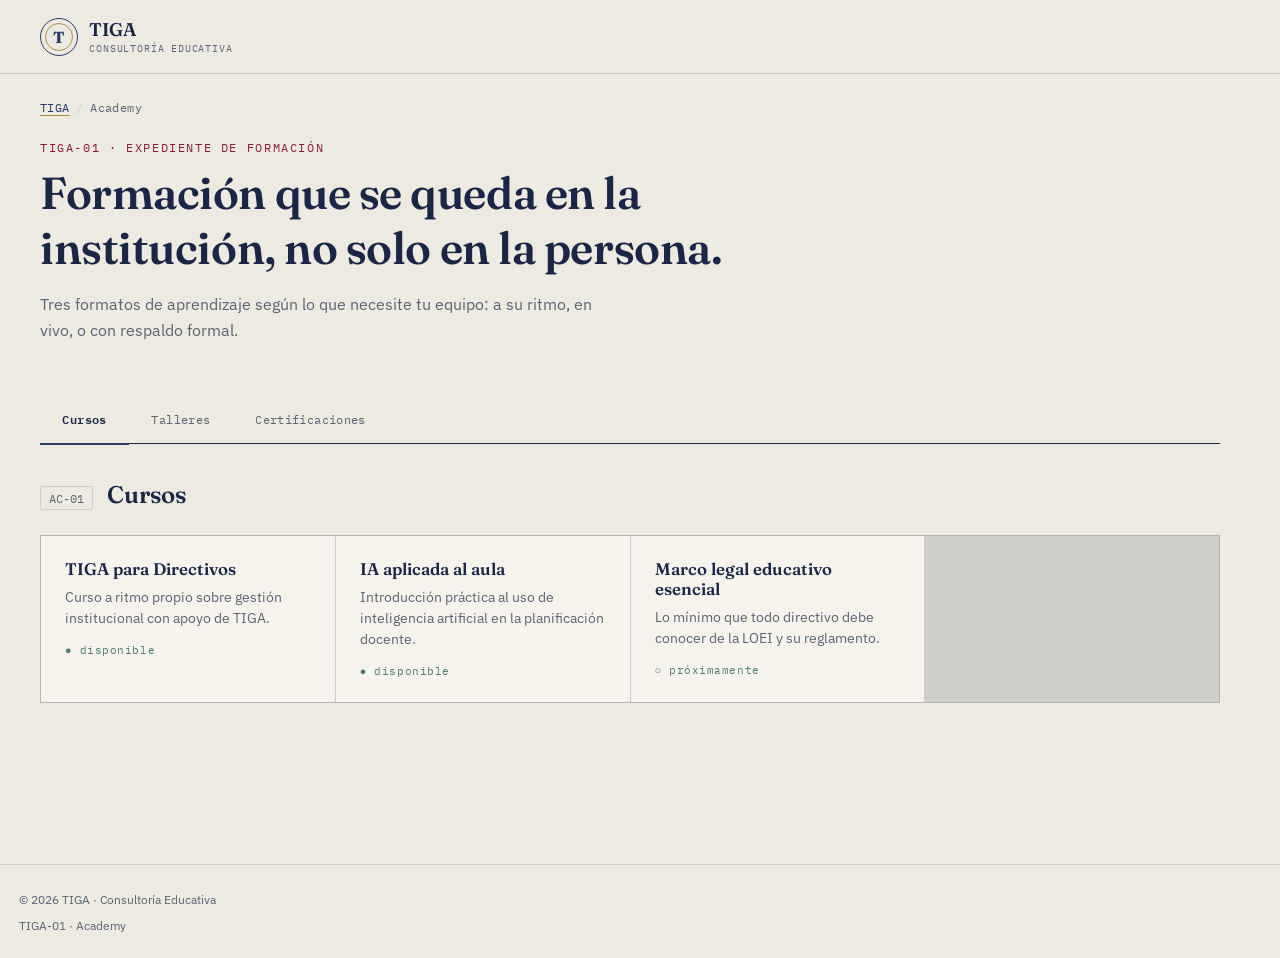
==== pages/academy.html @ 78454a0b "Add files via upload" ====
<!DOCTYPE html>
<html lang="es">
<head>
<meta charset="UTF-8">
<meta name="viewport" content="width=device-width, initial-scale=1.0">
<title>TIGA Academy — TIGA</title>
<link rel="stylesheet" href="../css/style.css">
</head>
<body>

<header class="site-header">
  <a class="brand" href="../index.html" style="text-decoration:none;">
    <div class="seal">T</div>
    <div>
      <div class="brand-name">TIGA</div>
      <div class="brand-tag">CONSULTORÍA EDUCATIVA</div>
    </div>
  </a>
  <nav class="top-links">
    <a href="../index.html">Inicio</a>
    <a href="../index.html#registro">Módulos</a>
  </nav>
</header>

<div class="breadcrumb">
  <a href="../index.html">TIGA</a><span class="sep">/</span>Academy
</div>

<section class="sub-hero">
  <div class="eyebrow">TIGA-01 · Expediente de formación</div>
  <h1>Formación que se queda en la institución, no solo en la persona.</h1>
  <p>Tres formatos de aprendizaje según lo que necesite tu equipo: a su ritmo, en vivo, o con respaldo formal.</p>
</section>

<div class="role-switch" data-role-switch="#panels-academy">
  <button class="role-btn active" data-target="panel-cursos">Cursos</button>
  <button class="role-btn" data-target="panel-talleres">Talleres</button>
  <button class="role-btn" data-target="panel-certificaciones">Certificaciones</button>
</div>

<div class="role-panels" id="panels-academy">

  <div class="role-panel active" id="panel-cursos">
    <div class="role-head">
      <span class="role-code">AC-01</span>
      <h2>Cursos</h2>
    </div>
    <div class="tool-grid">
      <div class="tool-card">
        <h4>TIGA para Directivos</h4>
        <p>Curso a ritmo propio sobre gestión institucional con apoyo de TIGA.</p>
        <span class="status">● disponible</span>
      </div>
      <div class="tool-card">
        <h4>IA aplicada al aula</h4>
        <p>Introducción práctica al uso de inteligencia artificial en la planificación docente.</p>
        <span class="status">● disponible</span>
      </div>
      <div class="tool-card">
        <h4>Marco legal educativo esencial</h4>
        <p>Lo mínimo que todo directivo debe conocer de la LOEI y su reglamento.</p>
        <span class="status">○ próximamente</span>
      </div>
    </div>
  </div>

  <div class="role-panel" id="panel-talleres">
    <div class="role-head">
      <span class="role-code">AC-02</span>
      <h2>Talleres</h2>
    </div>
    <div class="tool-grid">
      <div class="tool-card">
        <h4>Taller institucional en vivo</h4>
        <p>Sesión guiada para todo el equipo directivo, adaptada a tu institución.</p>
        <span class="status">● disponible</span>
      </div>
      <div class="tool-card">
        <h4>Taller de documentación con IA</h4>
        <p>Práctica directa con TIGA Docs y TIGA IA sobre casos reales.</p>
        <span class="status">● disponible</span>
      </div>
      <div class="tool-card">
        <h4>Taller de convivencia escolar</h4>
        <p>Enfocado en Inspección: manejo de casos y comunicación con representantes.</p>
        <span class="status">○ próximamente</span>
      </div>
    </div>
  </div>

  <div class="role-panel" id="panel-certificaciones">
    <div class="role-head">
      <span class="role-code">AC-03</span>
      <h2>Certificaciones</h2>
    </div>
    <div class="tool-grid">
      <div class="tool-card">
        <h4>Certificación TIGA Directivo Digital</h4>
        <p>Reconoce el dominio del sistema TIGA aplicado a la gestión diaria.</p>
        <span class="status">● disponible</span>
      </div>
      <div class="tool-card">
        <h4>Certificación en IA educativa</h4>
        <p>Validación de competencias en uso responsable de IA en el aula.</p>
        <span class="status">○ próximamente</span>
      </div>
      <div class="tool-card">
        <h4>Certificación institucional TIGA</h4>
        <p>Sello para instituciones que completan el programa completo de formación.</p>
        <span class="status">○ próximamente</span>
      </div>
    </div>
  </div>

</div>

<footer>
  <span>© 2026 TIGA · Consultoría Educativa</span>
  <span>TIGA-01 · Academy</span>
</footer>

<script src="../js/main.js"></script>
</body>
</html>
---- css/style.css ----
@import url('https://fonts.googleapis.com/css2?family=Fraunces:opsz,wght@9..144,400;9..144,500;9..144,600;9..144,700&family=IBM+Plex+Sans:wght@400;500;600&family=IBM+Plex+Mono:wght@400;500&display=swap');

:root{
  --paper: #EDEAE1;
  --paper-raised: #F5F3EC;
  --ink: #1F2937;
  --ink-soft: #5B6472;
  --navy: #2B3A67;
  --navy-deep: #1B2647;
  --oxblood: #8C1C34;
  --teal: #4F7C6C;
  --gold: #B08D3E;
  --line: rgba(31,41,55,0.14);
  --shadow: 0 1px 0 rgba(31,41,55,0.06);
}

*{box-sizing:border-box;}
html{scroll-behavior:smooth;}
body{
  margin:0;
  background:var(--paper);
  color:var(--ink);
  font-family:'IBM Plex Sans', sans-serif;
  -webkit-font-smoothing:antialiased;
}

.eyebrow{
  font-family:'IBM Plex Mono', monospace;
  font-size:0.72rem;
  letter-spacing:0.14em;
  text-transform:uppercase;
  color:var(--ink-soft);
}

h1,h2,h3{
  font-family:'Fraunces', serif;
  margin:0;
  color:var(--navy-deep);
  letter-spacing:-0.01em;
}

a{color:inherit; text-decoration:none;}

/* ---------- Header ---------- */
.site-header{
  position:sticky; top:0; z-index:50;
  display:flex; align-items:center; justify-content:space-between;
  padding:1.1rem 2.5rem;
  background:rgba(237,234,225,0.92);
  backdrop-filter:blur(6px);
  border-bottom:1px solid var(--line);
}
.brand{display:flex; align-items:center; gap:0.7rem;}
.seal{
  width:38px; height:38px; border-radius:50%;
  border:1.5px solid var(--navy);
  display:flex; align-items:center; justify-content:center;
  font-family:'Fraunces', serif; font-weight:700; font-size:1rem;
  color:var(--navy);
  position:relative;
}
.seal::before{
  content:'';
  position:absolute; inset:4px;
  border:1px solid var(--gold);
  border-radius:50%;
}
.brand-name{font-family:'Fraunces', serif; font-weight:600; font-size:1.15rem; color:var(--navy-deep);}
.brand-tag{font-family:'IBM Plex Mono', monospace; font-size:0.65rem; color:var(--ink-soft); letter-spacing:0.08em;}

nav.top-links{display:flex; gap:1.6rem; font-size:0.85rem;}
nav.top-links a{color:var(--ink-soft); border-bottom:1px solid transparent; padding-bottom:2px; transition:border-color .2s, color .2s;}
nav.top-links a:hover{color:var(--navy-deep); border-color:var(--gold);}

/* ---------- Hero ---------- */
.hero{
  padding:5.5rem 2.5rem 4rem;
  max-width:900px;
}
.hero .eyebrow{margin-bottom:1.1rem;}
.hero h1{
  font-size:clamp(2.4rem, 5vw, 3.6rem);
  line-height:1.06;
  font-weight:600;
}
.hero h1 em{
  font-style:normal;
  color:var(--oxblood);
}
.hero p{
  margin-top:1.4rem;
  font-size:1.08rem;
  line-height:1.6;
  color:var(--ink-soft);
  max-width:600px;
}
.hero .cta-row{margin-top:2.1rem; display:flex; gap:1rem;}
.btn{
  font-family:'IBM Plex Sans', sans-serif;
  font-weight:500;
  font-size:0.92rem;
  padding:0.75rem 1.4rem;
  border-radius:3px;
  border:1px solid transparent;
  cursor:pointer;
  transition:transform .15s ease, box-shadow .15s ease;
}
.btn-primary{background:var(--navy-deep); color:var(--paper-raised);}
.btn-primary:hover{transform:translateY(-1px); box-shadow:0 4px 14px rgba(27,38,71,0.25);}
.btn-ghost{background:transparent; border-color:var(--line); color:var(--ink);}
.btn-ghost:hover{border-color:var(--navy);}

/* ---------- Expediente / módulos ---------- */
.registry{
  padding:1rem 2.5rem 6rem;
}
.registry-head{
  display:flex; align-items:baseline; justify-content:space-between;
  border-bottom:1.5px solid var(--ink);
  padding-bottom:0.8rem; margin-bottom:0.4rem;
  max-width:1180px;
}
.registry-head h2{font-size:1.5rem; font-weight:600;}
.registry-head .eyebrow{font-size:0.7rem;}

.folder-grid{
  max-width:1180px;
  display:grid;
  grid-template-columns:repeat(auto-fill, minmax(280px, 1fr));
  gap:0;
  border-left:1px solid var(--line);
}

.folder{
  border-right:1px solid var(--line);
  border-bottom:1px solid var(--line);
  padding:1.7rem 1.6rem;
  position:relative;
  background:var(--paper-raised);
  transition:background .18s ease;
}
.folder:hover{background:#fff;}
.folder::before{
  content:attr(data-code);
  position:absolute; top:1.1rem; right:1.2rem;
  font-family:'IBM Plex Mono', monospace;
  font-size:0.68rem;
  color:var(--ink-soft);
  letter-spacing:0.04em;
}
.folder .tab{
  display:inline-block;
  width:26px; height:6px;
  border-radius:2px;
  margin-bottom:0.9rem;
}
.folder h3{font-size:1.12rem; margin-bottom:0.5rem; font-weight:600;}
.folder p{
  font-size:0.87rem; color:var(--ink-soft); line-height:1.55; margin:0 0 1rem;
}
.folder ul{
  list-style:none; margin:0; padding:0;
  font-family:'IBM Plex Mono', monospace;
  font-size:0.74rem; color:var(--ink-soft);
}
.folder ul li{padding:0.18rem 0; display:flex; gap:0.5rem;}
.folder ul li::before{content:'—'; color:var(--line);}
.folder .open{
  margin-top:1.1rem;
  font-size:0.78rem; font-weight:500;
  color:var(--navy);
  display:inline-flex; align-items:center; gap:0.3rem;
}
.folder .open::after{content:'→'; transition:transform .15s ease;}
.folder:hover .open::after{transform:translateX(3px);}

/* accent tabs por color de línea de negocio */
.tab-academy{background:var(--navy);}
.tab-ia{background:var(--teal);}
.tab-docs{background:var(--ink-soft);}
.tab-directivos{background:var(--navy);}
.tab-docentes{background:var(--teal);}
.tab-distrito{background:var(--ink-soft);}
.tab-legal{background:var(--oxblood);}
.tab-plantillas{background:var(--ink-soft);}
.tab-premium{background:var(--gold);}
.tab-consultoria{background:var(--oxblood);}

/* ---------- Footer ---------- */
footer{
  padding:2.2rem 2.5rem;
  border-top:1px solid var(--line);
  display:flex; justify-content:space-between; align-items:center;
  font-size:0.78rem; color:var(--ink-soft);
}

/* ---------- Subpáginas ---------- */
.breadcrumb{
  padding:1.6rem 2.5rem 0;
  font-family:'IBM Plex Mono', monospace;
  font-size:0.72rem;
  color:var(--ink-soft);
  letter-spacing:0.04em;
}
.breadcrumb a{color:var(--navy); border-bottom:1px solid var(--gold);}
.breadcrumb .sep{margin:0 0.4rem; color:var(--line);}

.sub-hero{
  padding:1.6rem 2.5rem 2.2rem;
  max-width:820px;
}
.sub-hero .eyebrow{color:var(--oxblood);}
.sub-hero h1{font-size:clamp(2rem, 4vw, 2.8rem); font-weight:600; margin-top:0.6rem;}
.sub-hero p{color:var(--ink-soft); font-size:1.02rem; line-height:1.6; margin-top:1rem; max-width:560px;}

/* Selector de rol */
.role-switch{
  display:flex; gap:0; max-width:1180px;
  margin:0 2.5rem 0;
  border-bottom:1.5px solid var(--ink);
}
.role-btn{
  font-family:'IBM Plex Mono', monospace;
  font-size:0.78rem;
  letter-spacing:0.03em;
  background:none; border:none;
  padding:0.9rem 1.4rem;
  color:var(--ink-soft);
  cursor:pointer;
  position:relative;
  transition:color .2s ease;
}
.role-btn::after{
  content:'';
  position:absolute; left:0; right:0; bottom:-1.5px; height:2px;
  background:var(--navy);
  transform:scaleX(0);
  transform-origin:left;
  transition:transform .25s ease;
}
.role-btn:hover{color:var(--ink);}
.role-btn.active{color:var(--navy-deep); font-weight:600;}
.role-btn.active::after{transform:scaleX(1);}

.role-panels{
  max-width:1180px;
  margin:0 2.5rem 5rem;
  min-height:340px;
  position:relative;
}
.role-panel{
  display:none;
  padding-top:2.2rem;
  animation:fadeSlideIn .38s ease;
}
.role-panel.active{display:block;}
@keyframes fadeSlideIn{
  from{opacity:0; transform:translateY(8px);}
  to{opacity:1; transform:translateY(0);}
}
.role-panel .role-head{display:flex; align-items:baseline; gap:0.9rem; margin-bottom:1.6rem;}
.role-panel .role-code{
  font-family:'IBM Plex Mono', monospace; font-size:0.72rem; color:var(--ink-soft);
  border:1px solid var(--line); padding:0.2rem 0.5rem; border-radius:2px;
}
.role-panel h2{font-size:1.5rem; font-weight:600;}

.tool-grid{
  display:grid;
  grid-template-columns:repeat(auto-fill, minmax(260px, 1fr));
  gap:1px;
  background:var(--line);
  border:1px solid var(--line);
}
.tool-card{
  background:var(--paper-raised);
  padding:1.4rem 1.5rem;
  opacity:0; transform:translateY(10px);
  animation:cardIn .45s ease forwards;
}
.tool-card:nth-child(1){animation-delay:.05s;}
.tool-card:nth-child(2){animation-delay:.11s;}
.tool-card:nth-child(3){animation-delay:.17s;}
.tool-card:nth-child(4){animation-delay:.23s;}
@keyframes cardIn{ to{opacity:1; transform:translateY(0);} }
.tool-card h4{
  font-family:'Fraunces', serif; font-size:1.05rem; color:var(--navy-deep);
  margin:0 0 0.5rem; font-weight:600;
}
.tool-card p{font-size:0.85rem; color:var(--ink-soft); line-height:1.55; margin:0;}
.tool-card .status{
  display:inline-block; margin-top:0.9rem;
  font-family:'IBM Plex Mono', monospace; font-size:0.68rem;
  letter-spacing:0.05em; color:var(--teal);
}

@media (max-width:640px){
  .role-switch, .role-panels, .breadcrumb, .sub-hero{margin-left:0; margin-right:0; padding-left:1.2rem; padding-right:1.2rem;}
}

/* ---------- Generador de documentos (TIGA Docs) ---------- */
.doc-flow{
  max-width:1180px;
  margin:0 2.5rem 5rem;
  display:grid;
  grid-template-columns:1.1fr 1fr;
  gap:2.5rem;
}
@media (max-width:900px){ .doc-flow{grid-template-columns:1fr;} }

.doc-list{display:flex; flex-direction:column; gap:0.7rem;}
.doc-option{
  display:flex; align-items:center; justify-content:space-between;
  gap:1rem;
  padding:1rem 1.2rem;
  background:var(--paper-raised);
  border:1px solid var(--line);
  cursor:pointer;
  transition:border-color .18s ease, transform .12s ease;
}
.doc-option:hover{transform:translateX(3px);}
.doc-option.selected{border-color:var(--navy); box-shadow:0 0 0 1px var(--navy) inset;}
.doc-option .doc-name{font-weight:600; color:var(--navy-deep); font-size:0.95rem;}
.doc-option .doc-meta{font-family:'IBM Plex Mono', monospace; font-size:0.68rem; color:var(--ink-soft);}

.doc-preview{
  background:var(--paper-raised);
  border:1px solid var(--line);
  padding:2rem 1.8rem;
  position:relative;
  min-height:360px;
}
.doc-preview::before{
  content:'VISTA PREVIA';
  position:absolute; top:0.9rem; right:1.2rem;
  font-family:'IBM Plex Mono', monospace; font-size:0.62rem;
  letter-spacing:0.1em; color:var(--ink-soft);
}
.doc-sheet{
  background:#fff;
  border:1px solid var(--line);
  padding:1.6rem 1.7rem;
  min-height:280px;
  box-shadow:0 6px 18px rgba(31,41,55,0.08);
  animation:fadeSlideIn .35s ease;
}
.doc-sheet .sheet-title{
  font-family:'Fraunces', serif; font-weight:600; font-size:1.15rem;
  color:var(--navy-deep); margin-bottom:0.3rem;
}
.doc-sheet .sheet-sub{
  font-family:'IBM Plex Mono', monospace; font-size:0.66rem; color:var(--ink-soft);
  letter-spacing:0.04em; margin-bottom:1.2rem;
}
.doc-sheet .sheet-line{
  height:9px; background:var(--line); border-radius:2px; margin-bottom:0.65rem;
}
.doc-sheet .sheet-line.short{width:55%;}
.doc-sheet .sheet-line.med{width:78%;}
.doc-sheet .gen-btn{
  margin-top:1.4rem;
  font-family:'IBM Plex Mono', monospace; font-size:0.72rem;
  background:var(--navy-deep); color:var(--paper-raised);
  border:none; padding:0.65rem 1.1rem; cursor:pointer;
}
.doc-sheet .gen-btn:hover{background:var(--navy);}
.doc-sheet .gen-note{
  margin-top:0.8rem; font-size:0.74rem; color:var(--teal);
  font-family:'IBM Plex Mono', monospace;
  min-height:1.2em;
}
  nav.top-links{display:none;}
  .hero{padding:3.2rem 1.2rem 2.5rem;}
  .registry{padding:1rem 1.2rem 3.5rem;}
  footer{flex-direction:column; gap:0.6rem; align-items:flex-start; padding:1.6rem 1.2rem;}
}
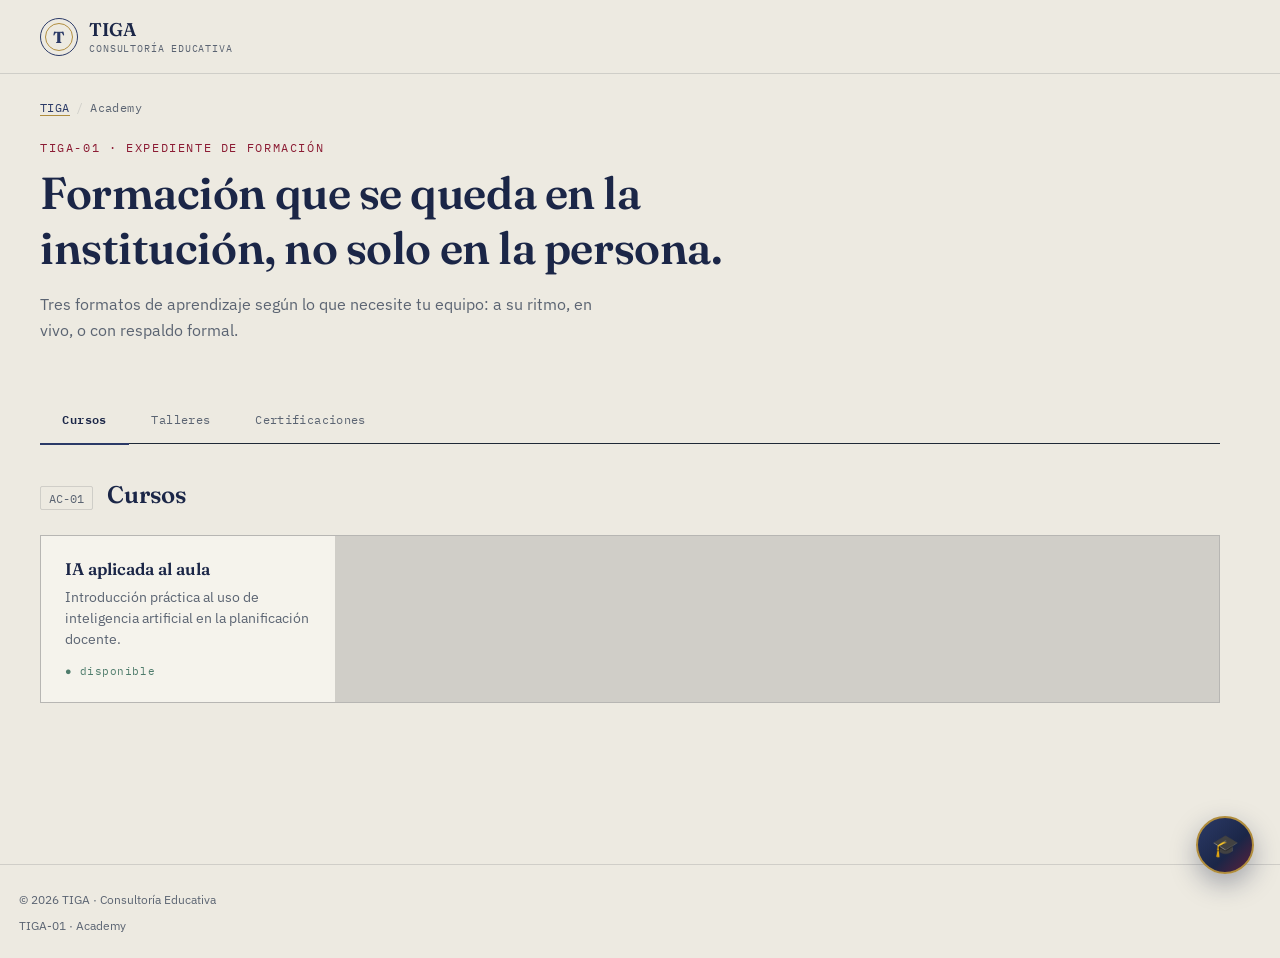
==== commit dab3442c: "Add files via upload" ====
--- a/pages/academy.html
+++ b/pages/academy.html
@@ -5,6 +5,7 @@
 <meta name="viewport" content="width=device-width, initial-scale=1.0">
 <title>TIGA Academy — TIGA</title>
 <link rel="stylesheet" href="../css/style.css">
+<link rel="stylesheet" href="../css/access-demo.css">
 </head>
 <body>
 
@@ -46,7 +47,7 @@
       <h2>Cursos</h2>
     </div>
     <div class="tool-grid">
-      <div class="tool-card">
+      <div class="tool-card" data-role-only="autoridad">
         <h4>TIGA para Directivos</h4>
         <p>Curso a ritmo propio sobre gestión institucional con apoyo de TIGA.</p>
         <span class="status">● disponible</span>
@@ -56,7 +57,7 @@
         <p>Introducción práctica al uso de inteligencia artificial en la planificación docente.</p>
         <span class="status">● disponible</span>
       </div>
-      <div class="tool-card">
+      <div class="tool-card" data-role-only="autoridad">
         <h4>Marco legal educativo esencial</h4>
         <p>Lo mínimo que todo directivo debe conocer de la LOEI y su reglamento.</p>
         <span class="status">○ próximamente</span>
@@ -70,7 +71,7 @@
       <h2>Talleres</h2>
     </div>
     <div class="tool-grid">
-      <div class="tool-card">
+      <div class="tool-card" data-role-only="autoridad">
         <h4>Taller institucional en vivo</h4>
         <p>Sesión guiada para todo el equipo directivo, adaptada a tu institución.</p>
         <span class="status">● disponible</span>
@@ -80,7 +81,7 @@
         <p>Práctica directa con TIGA Docs y TIGA IA sobre casos reales.</p>
         <span class="status">● disponible</span>
       </div>
-      <div class="tool-card">
+      <div class="tool-card" data-role-only="autoridad">
         <h4>Taller de convivencia escolar</h4>
         <p>Enfocado en Inspección: manejo de casos y comunicación con representantes.</p>
         <span class="status">○ próximamente</span>
@@ -94,7 +95,7 @@
       <h2>Certificaciones</h2>
     </div>
     <div class="tool-grid">
-      <div class="tool-card">
+      <div class="tool-card" data-role-only="autoridad">
         <h4>Certificación TIGA Directivo Digital</h4>
         <p>Reconoce el dominio del sistema TIGA aplicado a la gestión diaria.</p>
         <span class="status">● disponible</span>
@@ -104,7 +105,7 @@
         <p>Validación de competencias en uso responsable de IA en el aula.</p>
         <span class="status">○ próximamente</span>
       </div>
-      <div class="tool-card">
+      <div class="tool-card" data-role-only="autoridad">
         <h4>Certificación institucional TIGA</h4>
         <p>Sello para instituciones que completan el programa completo de formación.</p>
         <span class="status">○ próximamente</span>
@@ -120,5 +121,6 @@
 </footer>
 
 <script src="../js/main.js"></script>
+<script src="../js/access-demo.js"></script>
 </body>
 </html>
--- a/css/access-demo.css
+++ b/css/access-demo.css
@@ -0,0 +1,170 @@
+/* ===========================================================
+   TIGA — Demo de rol y acceso (widget flotante)
+   Módulo aditivo: no modifica las reglas existentes de style.css
+   =========================================================== */
+
+.tiga-role-hidden{ display:none !important; }
+
+/* ---------- Botón flotante (FAB) ---------- */
+.tiga-fab{
+  position:fixed; bottom:1.6rem; right:1.6rem; z-index:300;
+  width:58px; height:58px; border-radius:50%;
+  background:linear-gradient(135deg, var(--navy) 0%, var(--navy-deep) 60%, var(--oxblood) 130%);
+  color:#fff; border:2px solid var(--gold);
+  display:flex; align-items:center; justify-content:center;
+  font-size:1.35rem; line-height:1; cursor:pointer;
+  box-shadow:0 10px 26px rgba(27,38,71,0.35);
+  animation:tigaPulse 2.6s ease-in-out infinite;
+  transition:transform .2s ease;
+}
+.tiga-fab:hover{ transform:scale(1.08) rotate(-4deg); }
+
+@keyframes tigaPulse{
+  0%,100%{ box-shadow:0 10px 26px rgba(27,38,71,0.35), 0 0 0 0 rgba(176,141,62,0.45); }
+  50%{ box-shadow:0 10px 26px rgba(27,38,71,0.35), 0 0 0 9px rgba(176,141,62,0); }
+}
+
+.tiga-fab-tag{
+  position:fixed; bottom:2rem; right:5.4rem; z-index:300;
+  background:var(--navy-deep); color:#fff;
+  font-family:'IBM Plex Mono', monospace; font-size:0.66rem; letter-spacing:0.04em;
+  padding:0.45rem 0.7rem; border-radius:4px;
+  opacity:0; transform:translateX(6px);
+  pointer-events:none;
+  transition:opacity .2s ease, transform .2s ease;
+  white-space:nowrap;
+}
+.tiga-fab-wrap:hover .tiga-fab-tag{ opacity:1; transform:translateX(0); }
+
+/* ---------- Panel ---------- */
+.tiga-panel{
+  position:fixed; bottom:5.6rem; right:1.6rem; z-index:300;
+  width:280px;
+  background:var(--paper-raised);
+  border:1px solid var(--line);
+  border-radius:12px;
+  box-shadow:0 24px 60px rgba(31,41,55,0.24);
+  padding:1.35rem 1.3rem 1.15rem;
+  transform:translateY(14px) scale(0.95);
+  opacity:0; pointer-events:none;
+  transition:opacity .22s ease, transform .22s cubic-bezier(.2,.9,.32,1.3);
+}
+.tiga-panel.open{ opacity:1; transform:translateY(0) scale(1); pointer-events:auto; }
+
+.tiga-panel .tiga-close{
+  position:absolute; top:0.55rem; right:0.65rem;
+  background:none; border:none; color:var(--ink-soft);
+  font-size:0.95rem; cursor:pointer; line-height:1;
+}
+.tiga-panel .tiga-close:hover{ color:var(--oxblood); }
+
+.tiga-panel h5{
+  font-family:'Fraunces', serif; font-size:1rem; font-weight:600;
+  color:var(--navy-deep); margin:0 0 0.2rem;
+}
+.tiga-panel .tiga-sub{
+  font-family:'IBM Plex Mono', monospace; font-size:0.64rem; color:var(--ink-soft);
+  letter-spacing:0.02em; margin-bottom:1rem; line-height:1.5;
+}
+.tiga-group-label{
+  font-family:'IBM Plex Mono', monospace; font-size:0.62rem; letter-spacing:0.08em;
+  text-transform:uppercase; color:var(--ink-soft); margin-bottom:0.35rem;
+}
+.tiga-row{ display:flex; gap:0.5rem; margin-bottom:0.9rem; }
+
+.tiga-chip{
+  flex:1; text-align:center; padding:0.5rem 0.4rem;
+  border-radius:6px; border:1.5px solid var(--line);
+  font-family:'IBM Plex Sans', sans-serif; font-size:0.78rem; font-weight:600;
+  color:var(--ink-soft); background:#fff; cursor:pointer;
+  transition:all .18s ease;
+}
+.tiga-chip:hover{ border-color:var(--ink-soft); }
+.tiga-chip.active[data-role="docente"]{ background:var(--teal); border-color:var(--teal); color:#fff; }
+.tiga-chip.active[data-role="autoridad"]{ background:var(--navy); border-color:var(--navy); color:#fff; }
+.tiga-chip.active[data-access="demo"]{ background:var(--ink-soft); border-color:var(--ink-soft); color:#fff; }
+.tiga-chip.active[data-access="premium"]{ background:var(--gold); border-color:var(--gold); color:#fff; }
+
+.tiga-note{
+  font-size:0.7rem; color:var(--ink-soft); line-height:1.5; margin-top:0.3rem;
+}
+
+/* ---------- Overlay de bloqueo premium ---------- */
+[data-requires="premium"]{ position:relative; overflow:hidden; }
+.tiga-lock-overlay{
+  position:absolute; inset:0; z-index:5;
+  display:flex; flex-direction:column; align-items:center; justify-content:center; gap:0.5rem;
+  background:rgba(245,243,236,0.86);
+  backdrop-filter:blur(2.5px);
+  text-align:center; padding:1rem;
+  animation:fadeSlideIn .3s ease;
+}
+.tiga-lock-overlay .lock-icon{ font-size:1.25rem; }
+.tiga-lock-overlay .lock-msg{
+  font-family:'IBM Plex Mono', monospace; font-size:0.66rem; font-weight:600;
+  letter-spacing:0.04em; color:var(--navy-deep); text-transform:uppercase;
+}
+.tiga-lock-overlay .lock-cta{
+  font-family:'IBM Plex Mono', monospace; font-size:0.66rem;
+  background:var(--gold); color:#fff; border:none;
+  padding:0.42rem 0.85rem; border-radius:4px; cursor:pointer;
+  transition:transform .15s ease, box-shadow .15s ease;
+}
+.tiga-lock-overlay .lock-cta:hover{ transform:translateY(-1px); box-shadow:0 6px 14px rgba(176,141,62,0.35); }
+
+/* pequeño distintivo dorado permanente sobre tarjetas premium, visible también ya desbloqueadas */
+[data-requires="premium"]::before{
+  content:'★ PREMIUM';
+  position:absolute; top:0.6rem; right:0.7rem; z-index:6;
+  font-family:'IBM Plex Mono', monospace; font-size:0.58rem; font-weight:600;
+  letter-spacing:0.04em; color:var(--gold);
+}
+
+@media (max-width:640px){
+  .tiga-fab{ bottom:1.1rem; right:1.1rem; }
+  .tiga-panel{ right:1rem; left:1rem; width:auto; bottom:5rem; }
+  .tiga-fab-tag{ display:none; }
+}
+
+/* ---------- Bloqueo de página completa (data-page-role) ---------- */
+.tiga-page-gate{
+  position:fixed; inset:0; z-index:500;
+  background:rgba(31,41,55,0.55);
+  backdrop-filter:blur(3px);
+  display:flex; align-items:center; justify-content:center;
+  padding:2rem;
+}
+.tiga-gate-card{
+  background:var(--paper-raised);
+  border:1px solid var(--line);
+  border-radius:14px;
+  max-width:440px;
+  width:100%;
+  padding:2.4rem 2.2rem;
+  text-align:center;
+  box-shadow:0 30px 70px rgba(31,41,55,0.35);
+  animation:fadeSlideIn .3s ease;
+}
+.tiga-gate-eyebrow{
+  font-family:'IBM Plex Mono', monospace; font-size:0.68rem; letter-spacing:0.1em;
+  text-transform:uppercase; color:var(--oxblood);
+}
+.tiga-gate-card h2{
+  font-family:'Fraunces', serif; font-size:1.35rem; margin:0.7rem 0 0.9rem; color:var(--navy-deep);
+  line-height:1.25;
+}
+.tiga-gate-card p{
+  font-size:0.88rem; color:var(--ink-soft); line-height:1.6; margin:0 0 1.6rem;
+}
+.tiga-gate-card p strong{ color:var(--navy-deep); }
+.tiga-gate-actions{ display:flex; flex-direction:column; gap:0.7rem; }
+.tiga-gate-switch{
+  font-family:'IBM Plex Sans', sans-serif; font-weight:600; font-size:0.9rem;
+  background:var(--navy-deep); color:#fff; border:none; border-radius:6px;
+  padding:0.75rem 1rem; cursor:pointer; transition:transform .15s ease, background .15s ease;
+}
+.tiga-gate-switch:hover{ background:var(--navy); transform:translateY(-1px); }
+.tiga-gate-home{
+  font-family:'IBM Plex Mono', monospace; font-size:0.76rem; color:var(--ink-soft);
+  text-decoration:underline; text-underline-offset:2px;
+}
